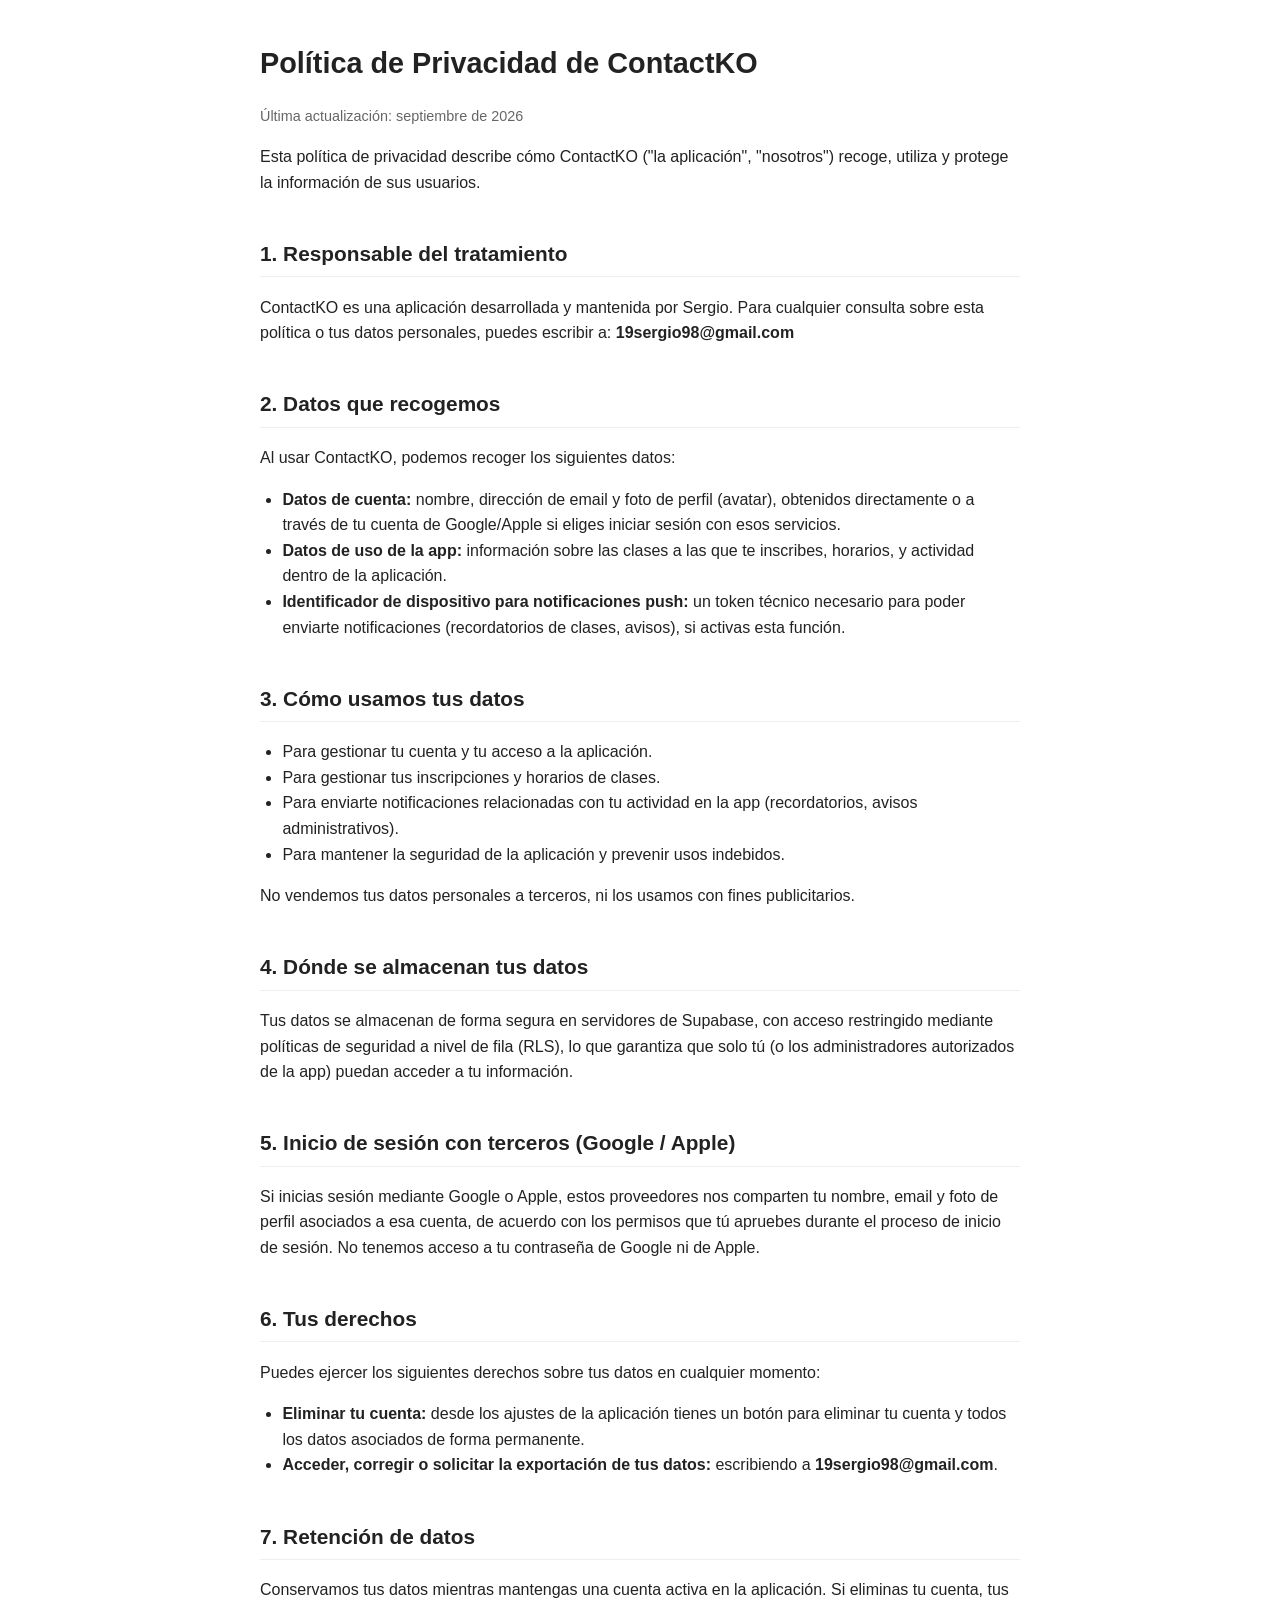
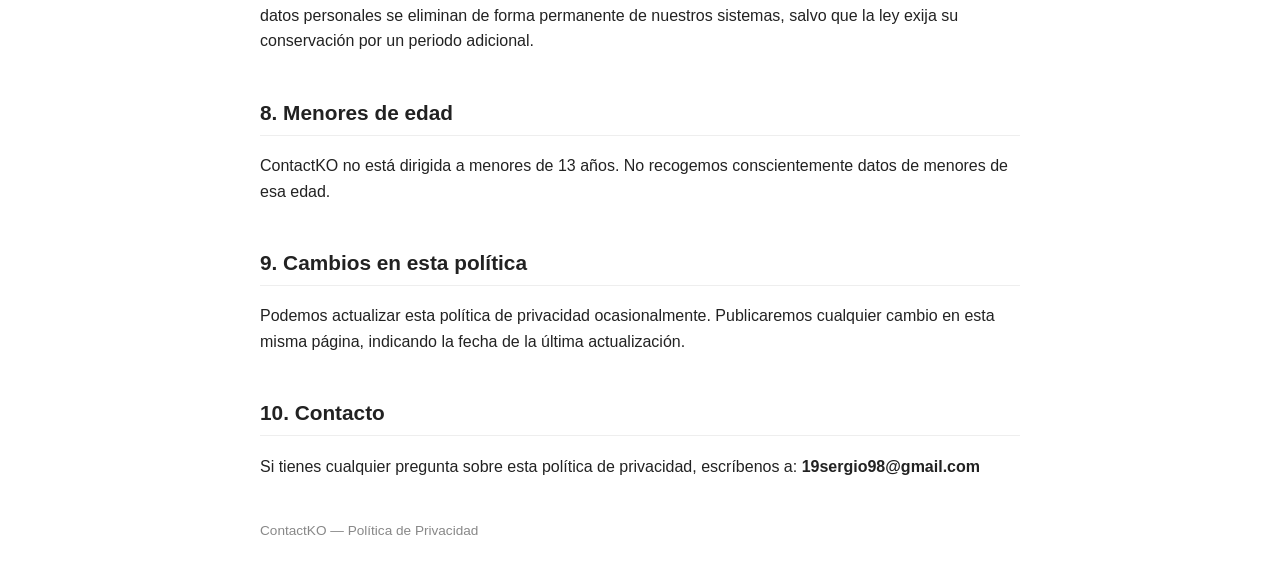
==== index.html @ 96b1ec9d "creado index" ====
<!DOCTYPE html>
<html lang="es">
<head>
<meta charset="UTF-8">
<meta name="viewport" content="width=device-width, initial-scale=1.0">
<title>Política de Privacidad - ContactKO</title>
<style>
  body { font-family: -apple-system, Segoe UI, Roboto, Arial, sans-serif; max-width: 760px; margin: 40px auto; padding: 0 20px; line-height: 1.6; color: #222; }
  h1 { font-size: 1.8em; }
  h2 { font-size: 1.3em; margin-top: 2em; border-bottom: 1px solid #eee; padding-bottom: 6px; }
  ul { padding-left: 1.4em; }
  .updated { color: #666; font-size: 0.9em; }
  footer { margin-top: 3em; color: #888; font-size: 0.85em; }
</style>
</head>
<body>

<h1>Política de Privacidad de ContactKO</h1>
<p class="updated">Última actualización: septiembre de 2026</p>

<p>Esta política de privacidad describe cómo ContactKO ("la aplicación", "nosotros") recoge, utiliza y protege la información de sus usuarios.</p>

<h2>1. Responsable del tratamiento</h2>
<p>ContactKO es una aplicación desarrollada y mantenida por Sergio. Para cualquier consulta sobre esta política o tus datos personales, puedes escribir a: <strong>19sergio98@gmail.com</strong></p>

<h2>2. Datos que recogemos</h2>
<p>Al usar ContactKO, podemos recoger los siguientes datos:</p>
<ul>
  <li><strong>Datos de cuenta:</strong> nombre, dirección de email y foto de perfil (avatar), obtenidos directamente o a través de tu cuenta de Google/Apple si eliges iniciar sesión con esos servicios.</li>
  <li><strong>Datos de uso de la app:</strong> información sobre las clases a las que te inscribes, horarios, y actividad dentro de la aplicación.</li>
  <li><strong>Identificador de dispositivo para notificaciones push:</strong> un token técnico necesario para poder enviarte notificaciones (recordatorios de clases, avisos), si activas esta función.</li>
</ul>

<h2>3. Cómo usamos tus datos</h2>
<ul>
  <li>Para gestionar tu cuenta y tu acceso a la aplicación.</li>
  <li>Para gestionar tus inscripciones y horarios de clases.</li>
  <li>Para enviarte notificaciones relacionadas con tu actividad en la app (recordatorios, avisos administrativos).</li>
  <li>Para mantener la seguridad de la aplicación y prevenir usos indebidos.</li>
</ul>
<p>No vendemos tus datos personales a terceros, ni los usamos con fines publicitarios.</p>

<h2>4. Dónde se almacenan tus datos</h2>
<p>Tus datos se almacenan de forma segura en servidores de Supabase, con acceso restringido mediante políticas de seguridad a nivel de fila (RLS), lo que garantiza que solo tú (o los administradores autorizados de la app) puedan acceder a tu información.</p>

<h2>5. Inicio de sesión con terceros (Google / Apple)</h2>
<p>Si inicias sesión mediante Google o Apple, estos proveedores nos comparten tu nombre, email y foto de perfil asociados a esa cuenta, de acuerdo con los permisos que tú apruebes durante el proceso de inicio de sesión. No tenemos acceso a tu contraseña de Google ni de Apple.</p>

<h2>6. Tus derechos</h2>
<p>Puedes ejercer los siguientes derechos sobre tus datos en cualquier momento:</p>
<ul>
  <li><strong>Eliminar tu cuenta:</strong> desde los ajustes de la aplicación tienes un botón para eliminar tu cuenta y todos los datos asociados de forma permanente.</li>
  <li><strong>Acceder, corregir o solicitar la exportación de tus datos:</strong> escribiendo a <strong>19sergio98@gmail.com</strong>.</li>
</ul>

<h2>7. Retención de datos</h2>
<p>Conservamos tus datos mientras mantengas una cuenta activa en la aplicación. Si eliminas tu cuenta, tus datos personales se eliminan de forma permanente de nuestros sistemas, salvo que la ley exija su conservación por un periodo adicional.</p>

<h2>8. Menores de edad</h2>
<p>ContactKO no está dirigida a menores de 13 años. No recogemos conscientemente datos de menores de esa edad.</p>

<h2>9. Cambios en esta política</h2>
<p>Podemos actualizar esta política de privacidad ocasionalmente. Publicaremos cualquier cambio en esta misma página, indicando la fecha de la última actualización.</p>

<h2>10. Contacto</h2>
<p>Si tienes cualquier pregunta sobre esta política de privacidad, escríbenos a: <strong>19sergio98@gmail.com</strong></p>

<footer>
  ContactKO — Política de Privacidad
</footer>

</body>
</html>
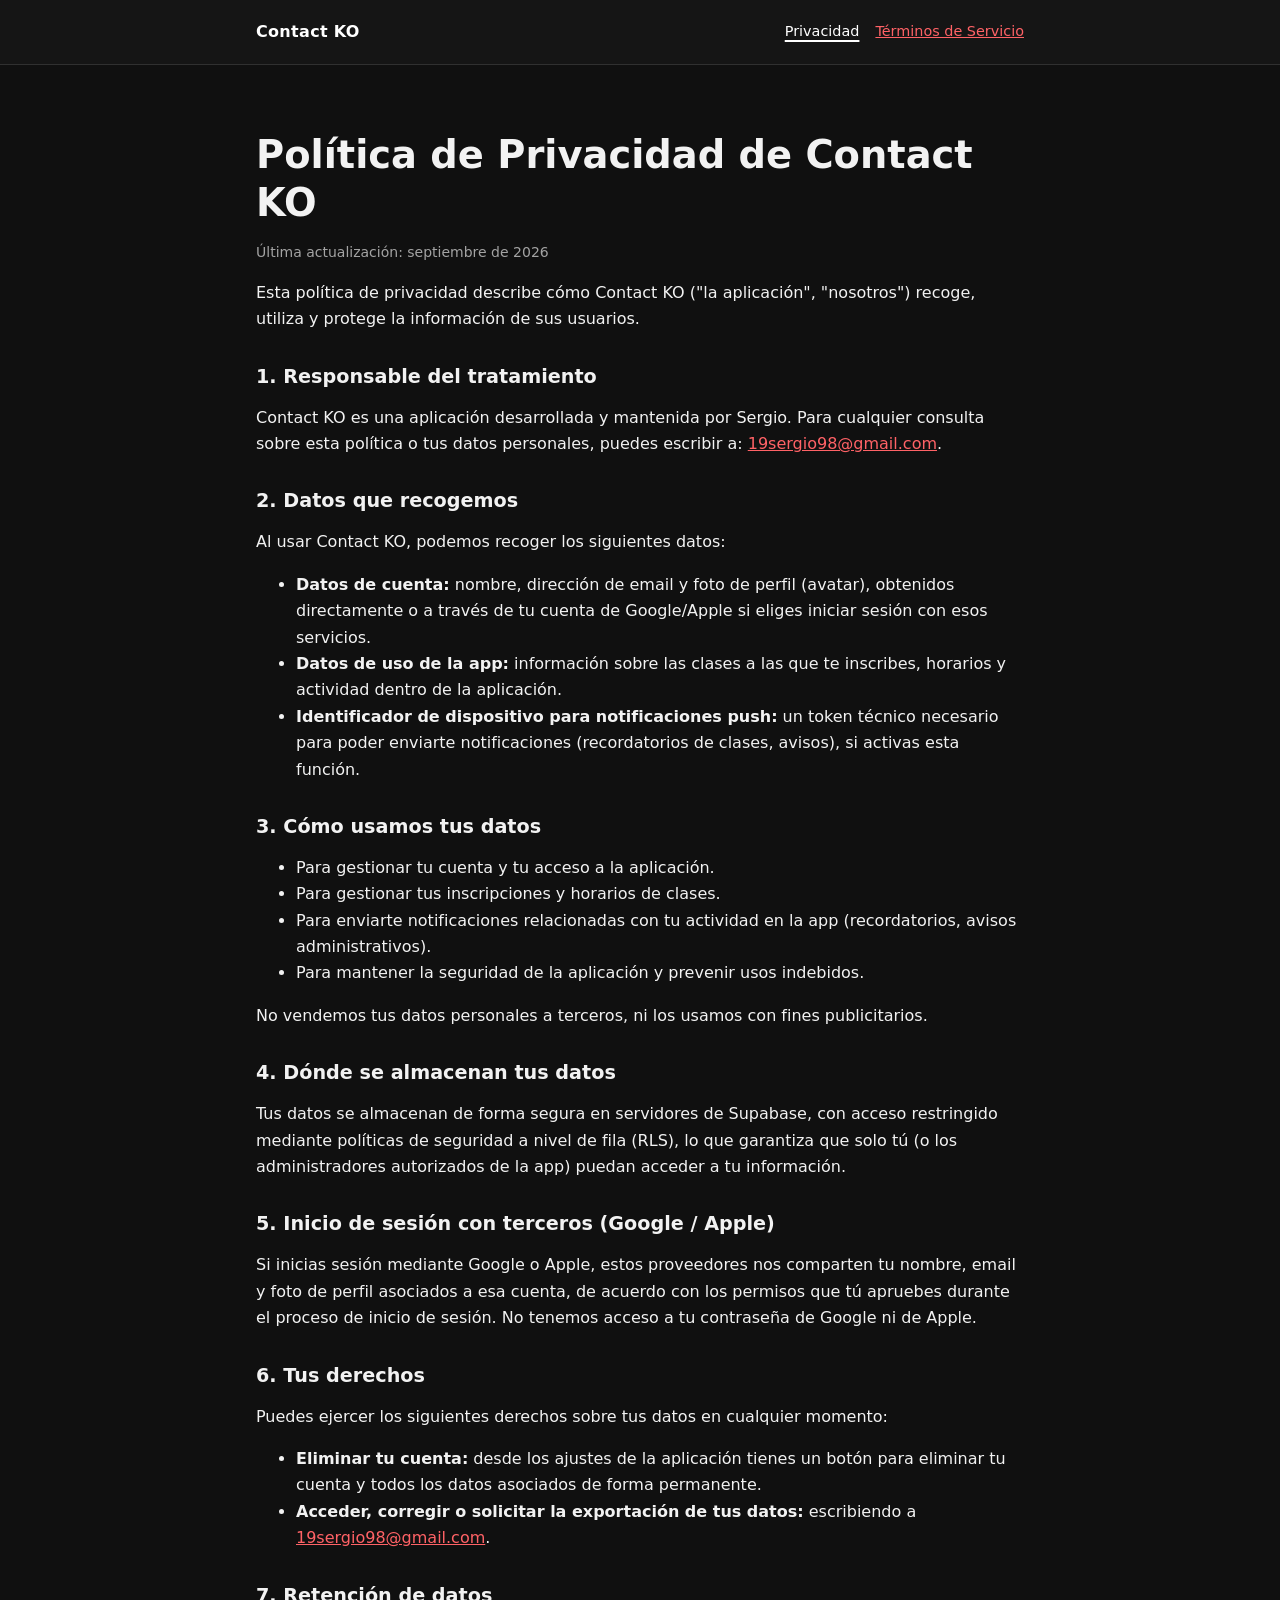
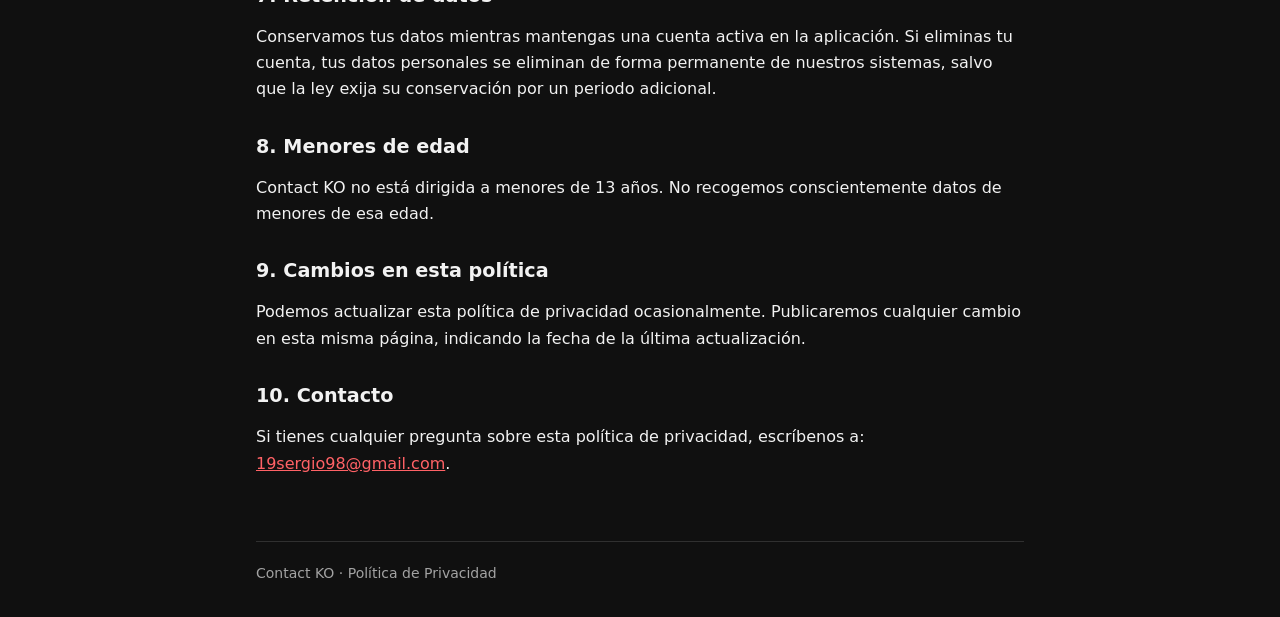
==== commit 9a3e629d: "Publish Contact KO privacy and terms pages Keep the existing privacy policy content, refresh its Con" ====
--- a/index.html
+++ b/index.html
@@ -1,73 +1,78 @@
-<!DOCTYPE html>
+<!doctype html>
 <html lang="es">
-<head>
-<meta charset="UTF-8">
-<meta name="viewport" content="width=device-width, initial-scale=1.0">
-<title>Política de Privacidad - ContactKO</title>
-<style>
-  body { font-family: -apple-system, Segoe UI, Roboto, Arial, sans-serif; max-width: 760px; margin: 40px auto; padding: 0 20px; line-height: 1.6; color: #222; }
-  h1 { font-size: 1.8em; }
-  h2 { font-size: 1.3em; margin-top: 2em; border-bottom: 1px solid #eee; padding-bottom: 6px; }
-  ul { padding-left: 1.4em; }
-  .updated { color: #666; font-size: 0.9em; }
-  footer { margin-top: 3em; color: #888; font-size: 0.85em; }
-</style>
-</head>
-<body>
+  <head>
+    <meta charset="utf-8">
+    <meta name="viewport" content="width=device-width, initial-scale=1">
+    <meta name="theme-color" content="#101010">
+    <meta name="description" content="Política de privacidad de Contact KO: cómo recogemos, utilizamos y protegemos tus datos personales.">
+    <meta name="author" content="Contact KO">
+    <link rel="canonical" href="https://19sergio98-sketch.github.io/contactko-legal/">
+    <link rel="stylesheet" href="assets/legal.css">
+    <title>Política de Privacidad | Contact KO</title>
+  </head>
+  <body>
+    <header class="site-header">
+      <div class="header-content">
+        <a class="brand" href="./">Contact KO</a>
+        <nav aria-label="Información legal">
+          <a aria-current="page" href="./">Privacidad</a>
+          <a href="terms/">Términos de Servicio</a>
+        </nav>
+      </div>
+    </header>
 
-<h1>Política de Privacidad de ContactKO</h1>
-<p class="updated">Última actualización: septiembre de 2026</p>
+    <main>
+      <h1>Política de Privacidad de Contact KO</h1>
+      <p class="updated">Última actualización: septiembre de 2026</p>
 
-<p>Esta política de privacidad describe cómo ContactKO ("la aplicación", "nosotros") recoge, utiliza y protege la información de sus usuarios.</p>
+      <p>Esta política de privacidad describe cómo Contact KO ("la aplicación", "nosotros") recoge, utiliza y protege la información de sus usuarios.</p>
 
-<h2>1. Responsable del tratamiento</h2>
-<p>ContactKO es una aplicación desarrollada y mantenida por Sergio. Para cualquier consulta sobre esta política o tus datos personales, puedes escribir a: <strong>19sergio98@gmail.com</strong></p>
+      <h2>1. Responsable del tratamiento</h2>
+      <p>Contact KO es una aplicación desarrollada y mantenida por Sergio. Para cualquier consulta sobre esta política o tus datos personales, puedes escribir a: <a href="mailto:19sergio98@gmail.com">19sergio98@gmail.com</a>.</p>
 
-<h2>2. Datos que recogemos</h2>
-<p>Al usar ContactKO, podemos recoger los siguientes datos:</p>
-<ul>
-  <li><strong>Datos de cuenta:</strong> nombre, dirección de email y foto de perfil (avatar), obtenidos directamente o a través de tu cuenta de Google/Apple si eliges iniciar sesión con esos servicios.</li>
-  <li><strong>Datos de uso de la app:</strong> información sobre las clases a las que te inscribes, horarios, y actividad dentro de la aplicación.</li>
-  <li><strong>Identificador de dispositivo para notificaciones push:</strong> un token técnico necesario para poder enviarte notificaciones (recordatorios de clases, avisos), si activas esta función.</li>
-</ul>
+      <h2>2. Datos que recogemos</h2>
+      <p>Al usar Contact KO, podemos recoger los siguientes datos:</p>
+      <ul>
+        <li><strong>Datos de cuenta:</strong> nombre, dirección de email y foto de perfil (avatar), obtenidos directamente o a través de tu cuenta de Google/Apple si eliges iniciar sesión con esos servicios.</li>
+        <li><strong>Datos de uso de la app:</strong> información sobre las clases a las que te inscribes, horarios y actividad dentro de la aplicación.</li>
+        <li><strong>Identificador de dispositivo para notificaciones push:</strong> un token técnico necesario para poder enviarte notificaciones (recordatorios de clases, avisos), si activas esta función.</li>
+      </ul>
 
-<h2>3. Cómo usamos tus datos</h2>
-<ul>
-  <li>Para gestionar tu cuenta y tu acceso a la aplicación.</li>
-  <li>Para gestionar tus inscripciones y horarios de clases.</li>
-  <li>Para enviarte notificaciones relacionadas con tu actividad en la app (recordatorios, avisos administrativos).</li>
-  <li>Para mantener la seguridad de la aplicación y prevenir usos indebidos.</li>
-</ul>
-<p>No vendemos tus datos personales a terceros, ni los usamos con fines publicitarios.</p>
+      <h2>3. Cómo usamos tus datos</h2>
+      <ul>
+        <li>Para gestionar tu cuenta y tu acceso a la aplicación.</li>
+        <li>Para gestionar tus inscripciones y horarios de clases.</li>
+        <li>Para enviarte notificaciones relacionadas con tu actividad en la app (recordatorios, avisos administrativos).</li>
+        <li>Para mantener la seguridad de la aplicación y prevenir usos indebidos.</li>
+      </ul>
+      <p>No vendemos tus datos personales a terceros, ni los usamos con fines publicitarios.</p>
 
-<h2>4. Dónde se almacenan tus datos</h2>
-<p>Tus datos se almacenan de forma segura en servidores de Supabase, con acceso restringido mediante políticas de seguridad a nivel de fila (RLS), lo que garantiza que solo tú (o los administradores autorizados de la app) puedan acceder a tu información.</p>
+      <h2>4. Dónde se almacenan tus datos</h2>
+      <p>Tus datos se almacenan de forma segura en servidores de Supabase, con acceso restringido mediante políticas de seguridad a nivel de fila (RLS), lo que garantiza que solo tú (o los administradores autorizados de la app) puedan acceder a tu información.</p>
 
-<h2>5. Inicio de sesión con terceros (Google / Apple)</h2>
-<p>Si inicias sesión mediante Google o Apple, estos proveedores nos comparten tu nombre, email y foto de perfil asociados a esa cuenta, de acuerdo con los permisos que tú apruebes durante el proceso de inicio de sesión. No tenemos acceso a tu contraseña de Google ni de Apple.</p>
+      <h2>5. Inicio de sesión con terceros (Google / Apple)</h2>
+      <p>Si inicias sesión mediante Google o Apple, estos proveedores nos comparten tu nombre, email y foto de perfil asociados a esa cuenta, de acuerdo con los permisos que tú apruebes durante el proceso de inicio de sesión. No tenemos acceso a tu contraseña de Google ni de Apple.</p>
 
-<h2>6. Tus derechos</h2>
-<p>Puedes ejercer los siguientes derechos sobre tus datos en cualquier momento:</p>
-<ul>
-  <li><strong>Eliminar tu cuenta:</strong> desde los ajustes de la aplicación tienes un botón para eliminar tu cuenta y todos los datos asociados de forma permanente.</li>
-  <li><strong>Acceder, corregir o solicitar la exportación de tus datos:</strong> escribiendo a <strong>19sergio98@gmail.com</strong>.</li>
-</ul>
+      <h2>6. Tus derechos</h2>
+      <p>Puedes ejercer los siguientes derechos sobre tus datos en cualquier momento:</p>
+      <ul>
+        <li><strong>Eliminar tu cuenta:</strong> desde los ajustes de la aplicación tienes un botón para eliminar tu cuenta y todos los datos asociados de forma permanente.</li>
+        <li><strong>Acceder, corregir o solicitar la exportación de tus datos:</strong> escribiendo a <a href="mailto:19sergio98@gmail.com">19sergio98@gmail.com</a>.</li>
+      </ul>
 
-<h2>7. Retención de datos</h2>
-<p>Conservamos tus datos mientras mantengas una cuenta activa en la aplicación. Si eliminas tu cuenta, tus datos personales se eliminan de forma permanente de nuestros sistemas, salvo que la ley exija su conservación por un periodo adicional.</p>
+      <h2>7. Retención de datos</h2>
+      <p>Conservamos tus datos mientras mantengas una cuenta activa en la aplicación. Si eliminas tu cuenta, tus datos personales se eliminan de forma permanente de nuestros sistemas, salvo que la ley exija su conservación por un periodo adicional.</p>
 
-<h2>8. Menores de edad</h2>
-<p>ContactKO no está dirigida a menores de 13 años. No recogemos conscientemente datos de menores de esa edad.</p>
+      <h2>8. Menores de edad</h2>
+      <p>Contact KO no está dirigida a menores de 13 años. No recogemos conscientemente datos de menores de esa edad.</p>
 
-<h2>9. Cambios en esta política</h2>
-<p>Podemos actualizar esta política de privacidad ocasionalmente. Publicaremos cualquier cambio en esta misma página, indicando la fecha de la última actualización.</p>
+      <h2>9. Cambios en esta política</h2>
+      <p>Podemos actualizar esta política de privacidad ocasionalmente. Publicaremos cualquier cambio en esta misma página, indicando la fecha de la última actualización.</p>
 
-<h2>10. Contacto</h2>
-<p>Si tienes cualquier pregunta sobre esta política de privacidad, escríbenos a: <strong>19sergio98@gmail.com</strong></p>
+      <h2>10. Contacto</h2>
+      <p>Si tienes cualquier pregunta sobre esta política de privacidad, escríbenos a: <a href="mailto:19sergio98@gmail.com">19sergio98@gmail.com</a>.</p>
+    </main>
 
-<footer>
-  ContactKO — Política de Privacidad
-</footer>
-
-</body>
+    <footer class="site-footer">Contact KO · Política de Privacidad</footer>
+  </body>
 </html>
--- a/assets/legal.css
+++ b/assets/legal.css
@@ -0,0 +1,107 @@
+:root {
+  color-scheme: dark;
+  font-family: Inter, ui-sans-serif, system-ui, -apple-system, BlinkMacSystemFont, "Segoe UI", sans-serif;
+  background: #101010;
+  color: #f2f2f2;
+  font-synthesis: none;
+  text-rendering: optimizeLegibility;
+  -webkit-font-smoothing: antialiased;
+  --muted: #a3a3a3;
+  --border: #303030;
+}
+
+* {
+  box-sizing: border-box;
+}
+
+body {
+  margin: 0;
+  min-width: 320px;
+  line-height: 1.65;
+}
+
+a {
+  color: #ff6266;
+}
+
+.site-header {
+  border-bottom: 1px solid var(--border);
+  background: #151515;
+}
+
+.header-content,
+main,
+.site-footer {
+  width: min(100% - 2rem, 48rem);
+  margin-inline: auto;
+}
+
+.header-content {
+  display: flex;
+  min-height: 4rem;
+  align-items: center;
+  justify-content: space-between;
+  gap: 1rem;
+}
+
+.brand {
+  color: #fff;
+  font-weight: 800;
+  letter-spacing: 0.02em;
+  text-decoration: none;
+}
+
+nav {
+  display: flex;
+  flex-wrap: wrap;
+  gap: 1rem;
+}
+
+nav a {
+  font-size: 0.9rem;
+}
+
+nav a[aria-current="page"] {
+  color: #fff;
+  text-decoration-thickness: 2px;
+  text-underline-offset: 0.25rem;
+}
+
+main {
+  padding-block: 2.5rem 3rem;
+}
+
+h1,
+h2 {
+  line-height: 1.25;
+}
+
+h1 {
+  margin-bottom: 0.5rem;
+  font-size: clamp(1.8rem, 6vw, 2.4rem);
+}
+
+h2 {
+  margin-top: 2rem;
+  font-size: 1.2rem;
+}
+
+.updated,
+.site-footer {
+  color: var(--muted);
+  font-size: 0.875rem;
+}
+
+.site-footer {
+  padding-block: 1.25rem 2rem;
+  border-top: 1px solid var(--border);
+}
+
+@media (max-width: 420px) {
+  .header-content {
+    align-items: flex-start;
+    flex-direction: column;
+    justify-content: center;
+    padding-block: 0.75rem;
+  }
+}
